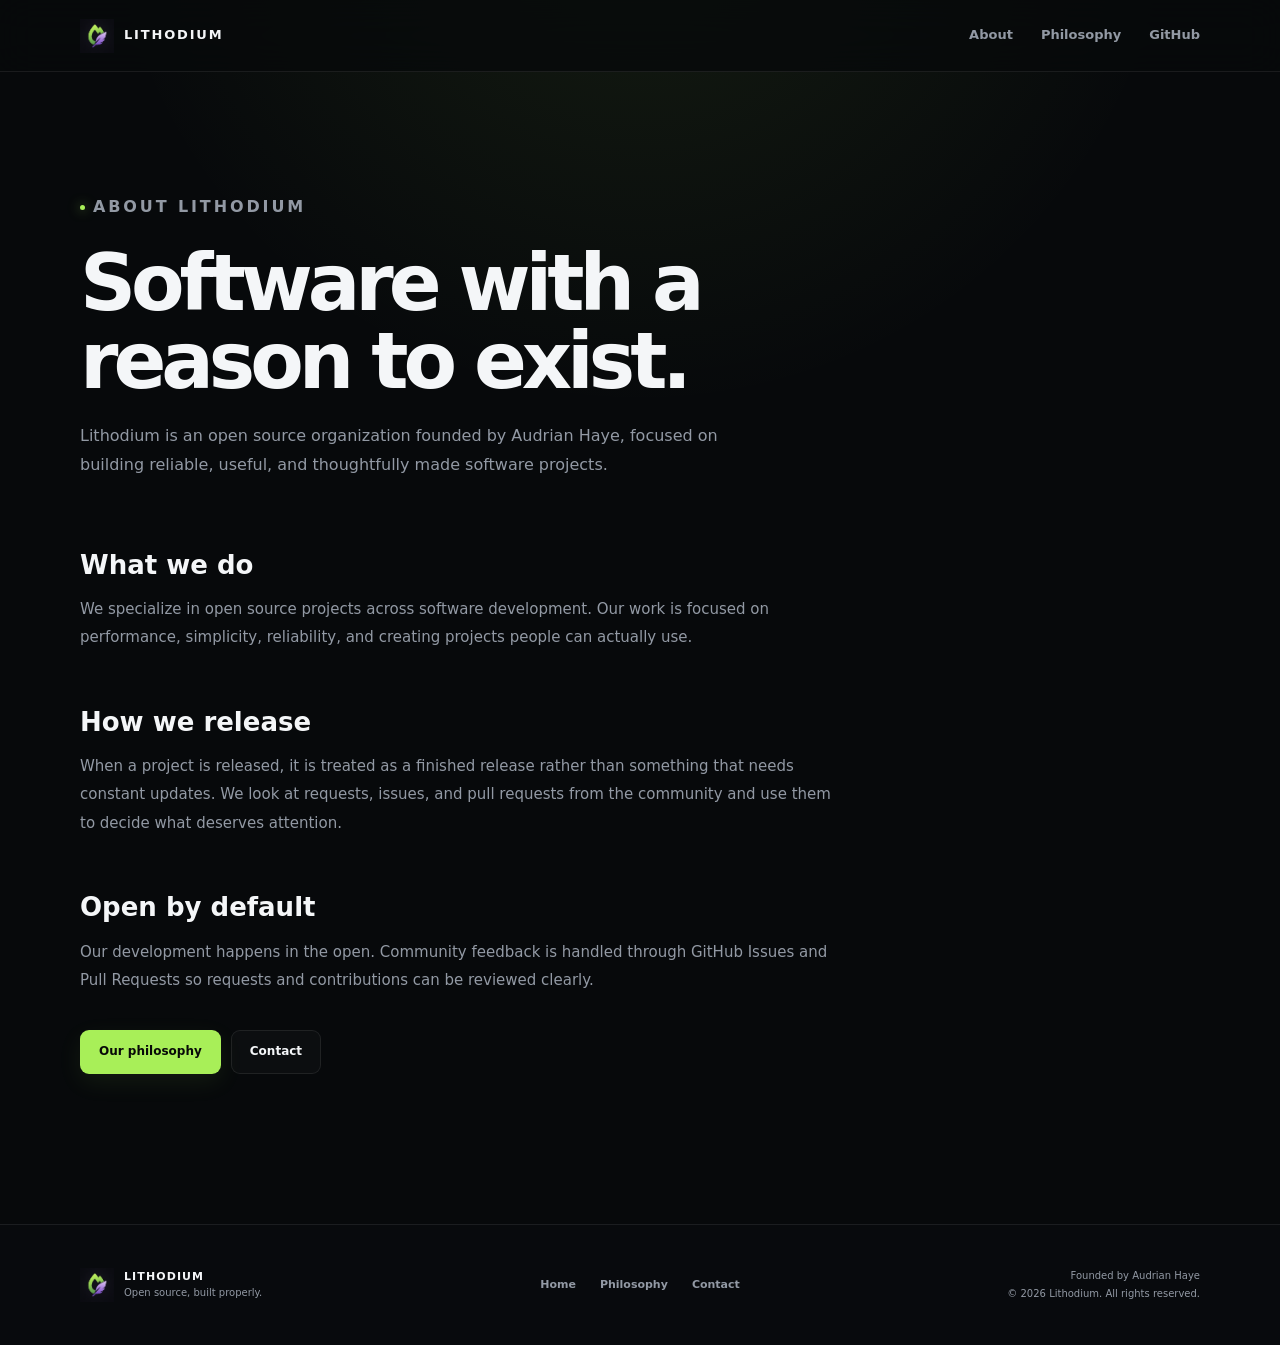
==== about/index.html @ cf721cf6 "Add clean /about page for GitHub Pages" ====
<!DOCTYPE html>
<html lang="en">
<head>
<meta charset="UTF-8"><meta name="viewport" content="width=device-width, initial-scale=1.0"><title>About — Lithodium</title><meta name="description" content="Learn about Lithodium and what the organization builds."><link rel="icon" type="image/png" href="../assets/Lithodium-NoBg.png"><link rel="stylesheet" href="../style.css">
</head>
<body>
<header class="navbar"><div class="container navbar-inner"><a href="/demo-repository/" class="brand"><img src="../assets/Lithodium.png" alt="Lithodium" class="brand-logo"><span class="brand-name">LITHODIUM</span></a><nav class="navigation"><a href="/demo-repository/about">About</a><a href="/demo-repository/philosophy">Philosophy</a><a href="https://github.com/LITHPIUM" target="_blank" rel="noopener">GitHub</a></nav></div></header>
<main class="page-main"><div class="container"><div class="page-header"><p class="eyebrow">ABOUT LITHODIUM</p><h1>Software with a reason to exist.</h1><p>Lithodium is an open source organization founded by Audrian Haye, focused on building reliable, useful, and thoughtfully made software projects.</p></div><div class="page-content"><h2>What we do</h2><p>We specialize in open source projects across software development. Our work is focused on performance, simplicity, reliability, and creating projects people can actually use.</p><h2>How we release</h2><p>When a project is released, it is treated as a finished release rather than something that needs constant updates. We look at requests, issues, and pull requests from the community and use them to decide what deserves attention.</p><h2>Open by default</h2><p>Our development happens in the open. Community feedback is handled through GitHub Issues and Pull Requests so requests and contributions can be reviewed clearly.</p><div class="page-actions"><a href="/demo-repository/philosophy" class="button button-primary">Our philosophy</a><a href="/demo-repository/contact" class="button button-secondary">Contact</a></div></div></div></main>
<footer><div class="container footer-inner"><div class="footer-brand"><img src="../assets/Lithodium.png" alt="Lithodium" class="footer-logo"><div><strong>LITHODIUM</strong><p>Open source, built properly.</p></div></div><div class="footer-links"><a href="/demo-repository/">Home</a><a href="/demo-repository/philosophy">Philosophy</a><a href="/demo-repository/contact">Contact</a></div><div class="footer-meta"><p>Founded by Audrian Haye</p><p>© 2026 Lithodium. All rights reserved.</p></div></div></footer>
</body></html>
---- style.css ----
:root { --bg:#07090b; --surface:#0d1014; --surface-2:#11151a; --text:#f4f6f8; --muted:#9299a4; --green:#a8ef58; --purple:#a77bff; --border:rgba(255,255,255,.08); --border-hover:rgba(168,239,88,.22); --container:1120px; --ease:180ms ease; }
*{margin:0;padding:0;box-sizing:border-box} html{scroll-behavior:smooth;background:var(--bg)} body{min-height:100vh;overflow-x:hidden;color:var(--text);background:radial-gradient(circle at 50% -10%,rgba(168,239,88,.09),transparent 34rem),var(--bg);font-family:Inter,ui-sans-serif,system-ui,-apple-system,BlinkMacSystemFont,"Segoe UI",sans-serif;line-height:1.6;-webkit-font-smoothing:antialiased} a{color:inherit;text-decoration:none}.container{width:min(var(--container),calc(100% - 48px));margin-inline:auto}.navbar{position:sticky;top:0;z-index:20;height:72px;border-bottom:1px solid var(--border);background:rgba(7,9,11,.78);backdrop-filter:blur(18px);-webkit-backdrop-filter:blur(18px)}.navbar-inner{height:100%;display:flex;align-items:center;justify-content:space-between}.brand{display:inline-flex;align-items:center;gap:10px;font-size:13px;font-weight:800;letter-spacing:.14em}.brand-logo{width:34px;height:34px;display:block;object-fit:contain}.brand-name,.navigation a,.footer-links a{transition:color var(--ease)}.brand:hover .brand-name,.navigation a:hover,.footer-links a:hover{color:var(--green)}.navigation{display:flex;gap:28px;color:var(--muted);font-size:13px;font-weight:600}.hero{min-height:calc(100vh - 72px);display:flex;align-items:center;padding:110px 0 130px;text-align:center}.hero-content{max-width:820px;margin-inline:auto}.hero-logo{width:110px;height:110px;object-fit:contain;margin:0 auto 28px;display:block}.eyebrow{display:inline-flex;align-items:center;gap:8px;margin-bottom:22px;color:var(--green);font-size:10px;font-weight:800;letter-spacing:.18em;text-transform:uppercase}.eyebrow::before{content:"";width:5px;height:5px;border-radius:50%;background:var(--green);box-shadow:0 0 12px rgba(168,239,88,.65)}.hero h1{margin-bottom:25px;font-size:clamp(52px,8vw,92px);line-height:.98;letter-spacing:-.07em;font-weight:850}.hero h1 span{display:block;color:transparent;background:linear-gradient(100deg,var(--green),#c4f58e 45%,var(--purple));-webkit-background-clip:text;background-clip:text}.hero-description{max-width:650px;margin-inline:auto;color:var(--muted);font-size:16px;line-height:1.8}.hero-actions,.community-actions{display:flex;justify-content:center;flex-wrap:wrap;gap:10px;margin-top:32px}.button{min-height:44px;display:inline-flex;align-items:center;justify-content:center;padding:0 18px;border:1px solid var(--border);border-radius:9px;font-size:12px;font-weight:700;transition:transform var(--ease),border-color var(--ease),background var(--ease),box-shadow var(--ease)}.button:hover{transform:translateY(-2px)}.button-primary{color:#080a08;border-color:transparent;background:var(--green);box-shadow:0 8px 24px rgba(168,239,88,.08)}.button-primary:hover{box-shadow:0 10px 30px rgba(168,239,88,.16)}.button-secondary{color:var(--text);background:rgba(255,255,255,.025)}.button-secondary:hover{border-color:var(--border-hover);background:rgba(255,255,255,.045)}.section{padding:120px 0;border-top:1px solid var(--border)}.section-label{display:flex;align-items:center;gap:12px;margin-bottom:48px;color:var(--muted);font-size:10px;font-weight:800;letter-spacing:.17em}.section-label span{color:var(--green)}.section-grid,.community-content{display:grid;grid-template-columns:1fr .8fr;gap:90px;align-items:end}.section h2{max-width:600px;font-size:clamp(38px,5vw,62px);line-height:1.02;letter-spacing:-.055em}.section h2 span{color:var(--muted)}.section-copy,.community-copy{max-width:540px;color:var(--muted);font-size:15px;line-height:1.85}.section-copy p+p{margin-top:22px}.philosophy{background:rgba(255,255,255,.008)}.philosophy-grid{display:grid;grid-template-columns:repeat(3,1fr);gap:14px}.feature{min-height:280px;padding:28px;border:1px solid var(--border);border-radius:14px;background:var(--surface);transition:transform var(--ease),border-color var(--ease),background var(--ease)}.feature:hover{transform:translateY(-3px);border-color:var(--border-hover);background:var(--surface-2)}.feature-number{display:block;margin-bottom:58px;color:var(--green);font-size:10px;font-weight:800;letter-spacing:.12em}.feature h3{margin-bottom:10px;font-size:18px;letter-spacing:-.02em}.feature p{color:var(--muted);font-size:13px;line-height:1.75}.statement{position:relative;overflow:hidden;padding:145px 0;border-top:1px solid var(--border);border-bottom:1px solid var(--border);text-align:center}.statement::before{content:"";position:absolute;width:620px;height:260px;top:50%;left:50%;transform:translate(-50%,-50%);background:radial-gradient(ellipse,rgba(167,123,255,.09),transparent 68%);pointer-events:none}.statement-content{position:relative}.statement h2{margin-bottom:16px;font-size:clamp(46px,7vw,78px);line-height:1;letter-spacing:-.065em}.statement>.container>p:last-child{max-width:500px;margin-inline:auto;color:var(--muted);font-size:15px}.community-actions{justify-content:flex-start}footer{border-top:1px solid var(--border);background:#080a0d}.footer-inner{min-height:120px;display:grid;grid-template-columns:1fr auto 1fr;align-items:center;gap:35px}.footer-brand{display:flex;align-items:center;gap:10px}.footer-logo{width:34px;height:34px;display:block;object-fit:contain}.footer-brand strong{display:block;font-size:11px;letter-spacing:.1em}.footer-brand p,.footer-meta{color:var(--muted);font-size:10px}.footer-links{display:flex;gap:24px;color:var(--muted);font-size:11px;font-weight:600}.footer-meta{text-align:right;line-height:1.8}.page-main{padding:120px 0 150px;min-height:calc(100vh - 72px)}.page-header{max-width:820px;margin-bottom:70px}.page-header h1{font-size:clamp(46px,7vw,78px);line-height:1;letter-spacing:-.065em;margin-bottom:22px}.page-header p{max-width:680px;color:var(--muted);font-size:16px;line-height:1.8}.page-content{max-width:760px;color:var(--muted);font-size:15px;line-height:1.9}.page-content h2{color:var(--text);font-size:26px;line-height:1.2;margin:55px 0 14px}.page-content h2:first-child{margin-top:0}.page-content p+p{margin-top:20px}.page-actions{display:flex;flex-wrap:wrap;gap:10px;margin-top:35px}.contact-card{padding:30px;border:1px solid var(--border);border-radius:14px;background:var(--surface);max-width:620px}.contact-card strong{display:block;color:var(--text);font-size:18px;margin-bottom:7px}.contact-card a{color:var(--green)}::selection{color:#080a08;background:var(--green)}::-webkit-scrollbar{width:8px}::-webkit-scrollbar-track{background:var(--bg)}::-webkit-scrollbar-thumb{border-radius:999px;background:#292e35}::-webkit-scrollbar-thumb:hover{background:#3b424c}@media(max-width:850px){.section-grid,.community-content{grid-template-columns:1fr;gap:45px}.philosophy-grid{grid-template-columns:1fr}.feature{min-height:auto}.footer-inner{grid-template-columns:1fr 1fr;padding:30px 0}.footer-meta{grid-column:1/-1;text-align:left}}@media(max-width:600px){.container{width:min(var(--container),calc(100% - 32px))}.navbar{height:66px}.navigation{display:none}.hero{min-height:calc(100vh - 66px);padding:90px 0 100px}.hero h1{font-size:clamp(46px,14vw,68px)}.hero-description{font-size:14px}.hero-actions,.community-actions{flex-direction:column;align-items:stretch}.button{width:100%}.section,.page-main{padding:90px 0}.section h2{font-size:40px}.statement{padding:110px 0}.statement h2{font-size:48px}.footer-inner{grid-template-columns:1fr;gap:22px}.footer-meta{grid-column:auto}.footer-links{justify-content:flex-start}.page-header h1{font-size:48px}}@media(prefers-reduced-motion:reduce){html{scroll-behavior:auto}*,*::before,*::after{transition:none!important}}
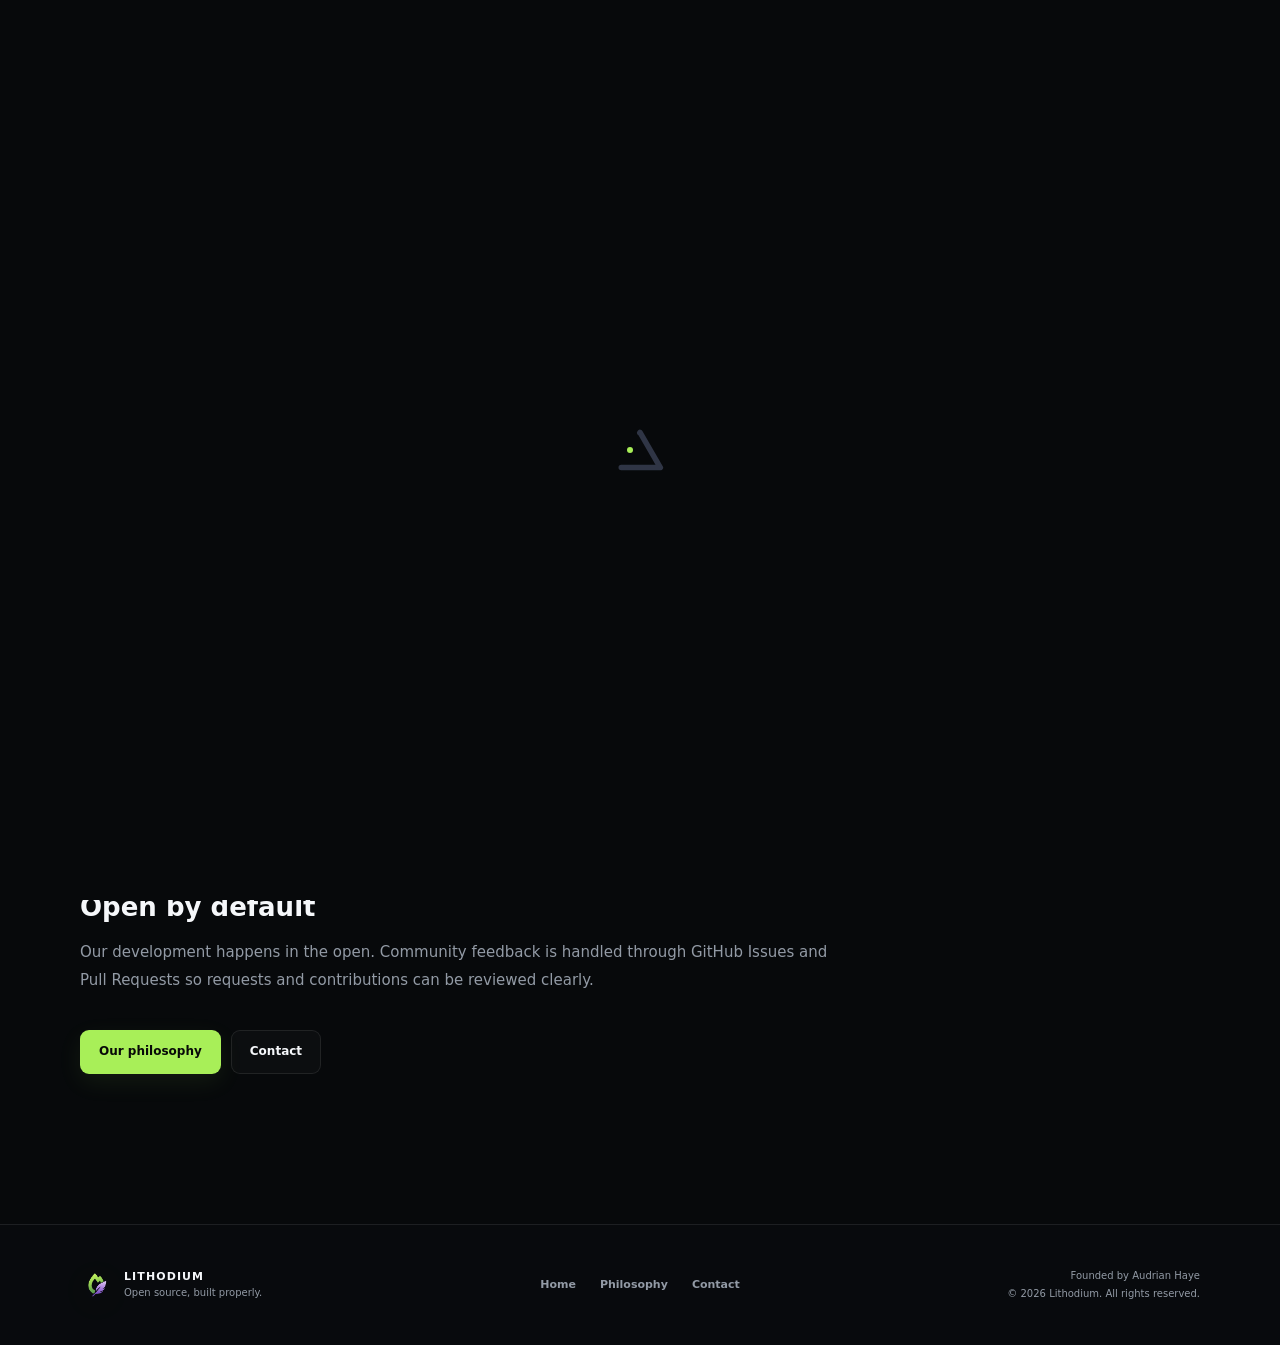
==== commit c86331e3: "Apply site-wide loader and GitHub controls to about page" ====
--- a/about/index.html
+++ b/about/index.html
@@ -1,10 +1,7 @@
 <!DOCTYPE html>
 <html lang="en">
-<head>
-<meta charset="UTF-8"><meta name="viewport" content="width=device-width, initial-scale=1.0"><title>About — Lithodium</title><meta name="description" content="Learn about Lithodium and what the organization builds."><link rel="icon" type="image/png" href="../assets/Lithodium-NoBg.png"><link rel="stylesheet" href="../style.css">
-</head>
-<body>
-<header class="navbar"><div class="container navbar-inner"><a href="/demo-repository/" class="brand"><img src="../assets/Lithodium.png" alt="Lithodium" class="brand-logo"><span class="brand-name">LITHODIUM</span></a><nav class="navigation"><a href="/demo-repository/about">About</a><a href="/demo-repository/philosophy">Philosophy</a><a href="https://github.com/LITHPIUM" target="_blank" rel="noopener">GitHub</a></nav></div></header>
+<head><meta charset="UTF-8"><meta name="viewport" content="width=device-width, initial-scale=1.0"><title>About — Lithodium</title><meta name="description" content="Learn about Lithodium and what the organization builds."><link rel="icon" type="image/png" sizes="512x512" href="/demo-repository/assets/Lithodium-NoBg.png?v=3"><link rel="stylesheet" href="../style.css"></head>
+<body class="is-loading"><div class="site-loader" aria-hidden="true"><div class="loader triangle"><svg viewBox="0 0 86 80"><polygon points="43 8 80 72 6 72"></polygon></svg></div></div>
+<header class="navbar"><div class="container navbar-inner"><a href="/demo-repository/" class="brand"><img src="../assets/Lithodium-NoBg.png" alt="Lithodium" class="brand-logo"><span class="brand-name">LITHODIUM</span></a><nav class="navigation"><a href="/demo-repository/about">About</a><a href="/demo-repository/philosophy">Philosophy</a><a href="https://github.com/LITHPIUM" target="_blank" rel="noopener" aria-label="Lithodium on GitHub" class="github-icon"><svg viewBox="0 0 24 24" aria-hidden="true"><path d="M12 .6a12 12 0 0 0-3.79 23.39c.6.11.82-.26.82-.58v-2.04c-3.34.73-4.04-1.61-4.04-1.61-.55-1.39-1.34-1.76-1.34-1.76-1.09-.75.08-.74.08-.74 1.2.08 1.84 1.23 1.84 1.23 1.07 1.83 2.8 1.3 3.48.99.11-.78.42-1.3.76-1.6-2.67-.3-5.47-1.34-5.47-5.95 0-1.31.47-2.38 1.23-3.22-.12-.3-.53-1.52.12-3.18 0 0 1-.32 3.3 1.23a11.45 11.45 0 0 1 6 0c2.3-1.55 3.3-1.23 3.3-1.23.65 1.66.24 2.88.12 3.18.76.84 1.23 1.91 1.23 3.22 0 4.62-2.8 5.64-5.48 5.94.43.37.81 1.1.81 2.22v3.29c0 .32.22.69.83.58A12 12 0 0 0 12 .6Z"></path></svg></a></nav></div></header>
 <main class="page-main"><div class="container"><div class="page-header"><p class="eyebrow">ABOUT LITHODIUM</p><h1>Software with a reason to exist.</h1><p>Lithodium is an open source organization founded by Audrian Haye, focused on building reliable, useful, and thoughtfully made software projects.</p></div><div class="page-content"><h2>What we do</h2><p>We specialize in open source projects across software development. Our work is focused on performance, simplicity, reliability, and creating projects people can actually use.</p><h2>How we release</h2><p>When a project is released, it is treated as a finished release rather than something that needs constant updates. We look at requests, issues, and pull requests from the community and use them to decide what deserves attention.</p><h2>Open by default</h2><p>Our development happens in the open. Community feedback is handled through GitHub Issues and Pull Requests so requests and contributions can be reviewed clearly.</p><div class="page-actions"><a href="/demo-repository/philosophy" class="button button-primary">Our philosophy</a><a href="/demo-repository/contact" class="button button-secondary">Contact</a></div></div></div></main>
-<footer><div class="container footer-inner"><div class="footer-brand"><img src="../assets/Lithodium.png" alt="Lithodium" class="footer-logo"><div><strong>LITHODIUM</strong><p>Open source, built properly.</p></div></div><div class="footer-links"><a href="/demo-repository/">Home</a><a href="/demo-repository/philosophy">Philosophy</a><a href="/demo-repository/contact">Contact</a></div><div class="footer-meta"><p>Founded by Audrian Haye</p><p>© 2026 Lithodium. All rights reserved.</p></div></div></footer>
-</body></html>
+<footer><div class="container footer-inner"><div class="footer-brand"><img src="../assets/Lithodium-NoBg.png" alt="Lithodium" class="footer-logo"><div><strong>LITHODIUM</strong><p>Open source, built properly.</p></div></div><div class="footer-links"><a href="/demo-repository/">Home</a><a href="/demo-repository/philosophy">Philosophy</a><a href="/demo-repository/contact">Contact</a></div><div class="footer-meta"><p>Founded by Audrian Haye</p><p>© 2026 Lithodium. All rights reserved.</p></div></div></footer><script src="/demo-repository/app.js"></script></body></html>
--- a/style.css
+++ b/style.css
@@ -1,2 +1,11 @@
-:root { --bg:#07090b; --surface:#0d1014; --surface-2:#11151a; --text:#f4f6f8; --muted:#9299a4; --green:#a8ef58; --purple:#a77bff; --border:rgba(255,255,255,.08); --border-hover:rgba(168,239,88,.22); --container:1120px; --ease:180ms ease; }
-*{margin:0;padding:0;box-sizing:border-box} html{scroll-behavior:smooth;background:var(--bg)} body{min-height:100vh;overflow-x:hidden;color:var(--text);background:radial-gradient(circle at 50% -10%,rgba(168,239,88,.09),transparent 34rem),var(--bg);font-family:Inter,ui-sans-serif,system-ui,-apple-system,BlinkMacSystemFont,"Segoe UI",sans-serif;line-height:1.6;-webkit-font-smoothing:antialiased} a{color:inherit;text-decoration:none}.container{width:min(var(--container),calc(100% - 48px));margin-inline:auto}.navbar{position:sticky;top:0;z-index:20;height:72px;border-bottom:1px solid var(--border);background:rgba(7,9,11,.78);backdrop-filter:blur(18px);-webkit-backdrop-filter:blur(18px)}.navbar-inner{height:100%;display:flex;align-items:center;justify-content:space-between}.brand{display:inline-flex;align-items:center;gap:10px;font-size:13px;font-weight:800;letter-spacing:.14em}.brand-logo{width:34px;height:34px;display:block;object-fit:contain}.brand-name,.navigation a,.footer-links a{transition:color var(--ease)}.brand:hover .brand-name,.navigation a:hover,.footer-links a:hover{color:var(--green)}.navigation{display:flex;gap:28px;color:var(--muted);font-size:13px;font-weight:600}.hero{min-height:calc(100vh - 72px);display:flex;align-items:center;padding:110px 0 130px;text-align:center}.hero-content{max-width:820px;margin-inline:auto}.hero-logo{width:110px;height:110px;object-fit:contain;margin:0 auto 28px;display:block}.eyebrow{display:inline-flex;align-items:center;gap:8px;margin-bottom:22px;color:var(--green);font-size:10px;font-weight:800;letter-spacing:.18em;text-transform:uppercase}.eyebrow::before{content:"";width:5px;height:5px;border-radius:50%;background:var(--green);box-shadow:0 0 12px rgba(168,239,88,.65)}.hero h1{margin-bottom:25px;font-size:clamp(52px,8vw,92px);line-height:.98;letter-spacing:-.07em;font-weight:850}.hero h1 span{display:block;color:transparent;background:linear-gradient(100deg,var(--green),#c4f58e 45%,var(--purple));-webkit-background-clip:text;background-clip:text}.hero-description{max-width:650px;margin-inline:auto;color:var(--muted);font-size:16px;line-height:1.8}.hero-actions,.community-actions{display:flex;justify-content:center;flex-wrap:wrap;gap:10px;margin-top:32px}.button{min-height:44px;display:inline-flex;align-items:center;justify-content:center;padding:0 18px;border:1px solid var(--border);border-radius:9px;font-size:12px;font-weight:700;transition:transform var(--ease),border-color var(--ease),background var(--ease),box-shadow var(--ease)}.button:hover{transform:translateY(-2px)}.button-primary{color:#080a08;border-color:transparent;background:var(--green);box-shadow:0 8px 24px rgba(168,239,88,.08)}.button-primary:hover{box-shadow:0 10px 30px rgba(168,239,88,.16)}.button-secondary{color:var(--text);background:rgba(255,255,255,.025)}.button-secondary:hover{border-color:var(--border-hover);background:rgba(255,255,255,.045)}.section{padding:120px 0;border-top:1px solid var(--border)}.section-label{display:flex;align-items:center;gap:12px;margin-bottom:48px;color:var(--muted);font-size:10px;font-weight:800;letter-spacing:.17em}.section-label span{color:var(--green)}.section-grid,.community-content{display:grid;grid-template-columns:1fr .8fr;gap:90px;align-items:end}.section h2{max-width:600px;font-size:clamp(38px,5vw,62px);line-height:1.02;letter-spacing:-.055em}.section h2 span{color:var(--muted)}.section-copy,.community-copy{max-width:540px;color:var(--muted);font-size:15px;line-height:1.85}.section-copy p+p{margin-top:22px}.philosophy{background:rgba(255,255,255,.008)}.philosophy-grid{display:grid;grid-template-columns:repeat(3,1fr);gap:14px}.feature{min-height:280px;padding:28px;border:1px solid var(--border);border-radius:14px;background:var(--surface);transition:transform var(--ease),border-color var(--ease),background var(--ease)}.feature:hover{transform:translateY(-3px);border-color:var(--border-hover);background:var(--surface-2)}.feature-number{display:block;margin-bottom:58px;color:var(--green);font-size:10px;font-weight:800;letter-spacing:.12em}.feature h3{margin-bottom:10px;font-size:18px;letter-spacing:-.02em}.feature p{color:var(--muted);font-size:13px;line-height:1.75}.statement{position:relative;overflow:hidden;padding:145px 0;border-top:1px solid var(--border);border-bottom:1px solid var(--border);text-align:center}.statement::before{content:"";position:absolute;width:620px;height:260px;top:50%;left:50%;transform:translate(-50%,-50%);background:radial-gradient(ellipse,rgba(167,123,255,.09),transparent 68%);pointer-events:none}.statement-content{position:relative}.statement h2{margin-bottom:16px;font-size:clamp(46px,7vw,78px);line-height:1;letter-spacing:-.065em}.statement>.container>p:last-child{max-width:500px;margin-inline:auto;color:var(--muted);font-size:15px}.community-actions{justify-content:flex-start}footer{border-top:1px solid var(--border);background:#080a0d}.footer-inner{min-height:120px;display:grid;grid-template-columns:1fr auto 1fr;align-items:center;gap:35px}.footer-brand{display:flex;align-items:center;gap:10px}.footer-logo{width:34px;height:34px;display:block;object-fit:contain}.footer-brand strong{display:block;font-size:11px;letter-spacing:.1em}.footer-brand p,.footer-meta{color:var(--muted);font-size:10px}.footer-links{display:flex;gap:24px;color:var(--muted);font-size:11px;font-weight:600}.footer-meta{text-align:right;line-height:1.8}.page-main{padding:120px 0 150px;min-height:calc(100vh - 72px)}.page-header{max-width:820px;margin-bottom:70px}.page-header h1{font-size:clamp(46px,7vw,78px);line-height:1;letter-spacing:-.065em;margin-bottom:22px}.page-header p{max-width:680px;color:var(--muted);font-size:16px;line-height:1.8}.page-content{max-width:760px;color:var(--muted);font-size:15px;line-height:1.9}.page-content h2{color:var(--text);font-size:26px;line-height:1.2;margin:55px 0 14px}.page-content h2:first-child{margin-top:0}.page-content p+p{margin-top:20px}.page-actions{display:flex;flex-wrap:wrap;gap:10px;margin-top:35px}.contact-card{padding:30px;border:1px solid var(--border);border-radius:14px;background:var(--surface);max-width:620px}.contact-card strong{display:block;color:var(--text);font-size:18px;margin-bottom:7px}.contact-card a{color:var(--green)}::selection{color:#080a08;background:var(--green)}::-webkit-scrollbar{width:8px}::-webkit-scrollbar-track{background:var(--bg)}::-webkit-scrollbar-thumb{border-radius:999px;background:#292e35}::-webkit-scrollbar-thumb:hover{background:#3b424c}@media(max-width:850px){.section-grid,.community-content{grid-template-columns:1fr;gap:45px}.philosophy-grid{grid-template-columns:1fr}.feature{min-height:auto}.footer-inner{grid-template-columns:1fr 1fr;padding:30px 0}.footer-meta{grid-column:1/-1;text-align:left}}@media(max-width:600px){.container{width:min(var(--container),calc(100% - 32px))}.navbar{height:66px}.navigation{display:none}.hero{min-height:calc(100vh - 66px);padding:90px 0 100px}.hero h1{font-size:clamp(46px,14vw,68px)}.hero-description{font-size:14px}.hero-actions,.community-actions{flex-direction:column;align-items:stretch}.button{width:100%}.section,.page-main{padding:90px 0}.section h2{font-size:40px}.statement{padding:110px 0}.statement h2{font-size:48px}.footer-inner{grid-template-columns:1fr;gap:22px}.footer-meta{grid-column:auto}.footer-links{justify-content:flex-start}.page-header h1{font-size:48px}}@media(prefers-reduced-motion:reduce){html{scroll-behavior:auto}*,*::before,*::after{transition:none!important}}+:root{--bg:#07090b;--surface:#0d1014;--surface-2:#11161b;--text:#f5f7fa;--muted:#929aa5;--green:#a8ef58;--purple:#a77bff;--border:rgba(255,255,255,.085);--border-hover:rgba(168,239,88,.3);--container:1120px;--ease:220ms cubic-bezier(.2,.8,.2,1)}
+*{box-sizing:border-box;margin:0;padding:0}html{scroll-behavior:smooth;background:var(--bg)}body{min-height:100vh;overflow-x:hidden;background:var(--bg);color:var(--text);font-family:Inter,ui-sans-serif,system-ui,-apple-system,BlinkMacSystemFont,"Segoe UI",sans-serif;line-height:1.6;-webkit-font-smoothing:antialiased}body.is-loading{overflow:hidden}a{color:inherit;text-decoration:none}.container{width:min(var(--container),calc(100% - 48px));margin-inline:auto}
+/* Uiverse-inspired page loader. The component is intentionally delayed so the page enters with a little weight. */.site-loader{position:fixed;inset:0;z-index:1000;display:grid;place-items:center;background:#07090b;opacity:1;visibility:visible;transition:opacity .55s ease,visibility .55s ease}.site-loader.is-hidden{opacity:0;visibility:hidden;pointer-events:none}.loader{--path:#2f3545;--dot:#a8ef58;--duration:3s;width:44px;height:44px;position:relative;display:inline-block}.loader:before{content:"";width:6px;height:6px;border-radius:50%;position:absolute;display:block;background:var(--dot);top:37px;left:19px;transform:translate(-18px,-18px);animation:dotRect var(--duration) cubic-bezier(.785,.135,.15,.86) infinite}.loader svg{display:block;width:100%;height:100%}.loader svg rect,.loader svg polygon,.loader svg circle{fill:none;stroke:var(--path);stroke-width:10px;stroke-linejoin:round;stroke-linecap:round}.loader svg polygon{stroke-dasharray:145 76 145 76;stroke-dashoffset:0;animation:pathTriangle var(--duration) cubic-bezier(.785,.135,.15,.86) infinite}.loader svg rect{stroke-dasharray:192 64 192 64;stroke-dashoffset:0;animation:pathRect var(--duration) cubic-bezier(.785,.135,.15,.86) infinite}.loader svg circle{stroke-dasharray:150 50 150 50;stroke-dashoffset:75;animation:pathCircle var(--duration) cubic-bezier(.785,.135,.15,.86) infinite}.loader.triangle{width:48px}.loader.triangle:before{left:21px;transform:translate(-10px,-18px);animation:dotTriangle var(--duration) cubic-bezier(.785,.135,.15,.86) infinite}@keyframes pathTriangle{33%{stroke-dashoffset:74}66%{stroke-dashoffset:147}100%{stroke-dashoffset:221}}@keyframes dotTriangle{33%{transform:translate(0,0)}66%{transform:translate(10px,-18px)}100%{transform:translate(-10px,-18px)}}@keyframes pathRect{25%{stroke-dashoffset:64}50%{stroke-dashoffset:128}75%{stroke-dashoffset:192}100%{stroke-dashoffset:256}}@keyframes dotRect{25%{transform:translate(0,0)}50%{transform:translate(18px,-18px)}75%{transform:translate(0,-36px)}100%{transform:translate(-18px,-18px)}}@keyframes pathCircle{25%{stroke-dashoffset:125}50%{stroke-dashoffset:175}75%{stroke-dashoffset:225}100%{stroke-dashoffset:275}}
+.navbar{position:sticky;top:0;z-index:20;height:72px;border-bottom:1px solid var(--border);background:rgba(7,9,11,.82);backdrop-filter:blur(18px);-webkit-backdrop-filter:blur(18px)}.navbar-inner{height:100%;display:flex;align-items:center;justify-content:space-between}.brand{display:inline-flex;align-items:center;gap:10px;font-size:13px;font-weight:850;letter-spacing:.14em}.brand-logo{width:34px;height:34px;display:block;object-fit:contain;filter:drop-shadow(0 4px 12px rgba(168,239,88,.08))}.brand-name,.navigation a,.footer-links a{transition:color var(--ease)}.brand:hover .brand-name,.navigation a:hover,.footer-links a:hover{color:var(--green)}.navigation{display:flex;gap:28px;color:var(--muted);font-size:13px;font-weight:650}
+.hero{min-height:calc(100vh - 72px);display:flex;align-items:center;padding:110px 0 130px;text-align:center}.hero-content{max-width:820px;margin-inline:auto}.hero-logo{width:110px;height:110px;object-fit:contain;margin:0 auto 28px;display:block;filter:drop-shadow(0 12px 32px rgba(168,239,88,.11)) drop-shadow(0 8px 28px rgba(167,123,255,.1))}.eyebrow{display:inline-flex;align-items:center;gap:8px;margin-bottom:22px;color:var(--green);font-size:10px;font-weight:850;letter-spacing:.18em;text-transform:uppercase}.eyebrow::before{content:"";width:5px;height:5px;border-radius:50%;background:var(--green);box-shadow:0 0 12px rgba(168,239,88,.65)}.hero h1{margin-bottom:25px;font-size:clamp(52px,8vw,92px);line-height:.98;letter-spacing:-.07em;font-weight:850}.hero h1 span{display:block;color:transparent;background:linear-gradient(100deg,var(--green),#c4f58e 45%,var(--purple));-webkit-background-clip:text;background-clip:text}.hero-description{max-width:650px;margin-inline:auto;color:var(--muted);font-size:16px;line-height:1.8}
+.hero-actions,.community-actions{display:flex;justify-content:center;align-items:center;flex-wrap:wrap;gap:10px;margin-top:32px}.button{min-height:44px;display:inline-flex;align-items:center;justify-content:center;padding:0 18px;border:1px solid var(--border);border-radius:9px;font-size:12px;font-weight:750;transition:transform var(--ease),border-color var(--ease),background var(--ease),box-shadow var(--ease)}.button:hover{transform:translateY(-2px)}.button-primary{color:#080a08;border-color:transparent;background:var(--green);box-shadow:0 8px 24px rgba(168,239,88,.08)}.button-primary:hover{box-shadow:0 10px 30px rgba(168,239,88,.16)}.button-secondary{color:var(--text);background:rgba(255,255,255,.025)}.button-secondary:hover{border-color:var(--border-hover);background:rgba(255,255,255,.045)}
+/* Uiverse Star on GitHub component, adapted to Lithodium's palette and proportions. */.github-star{position:relative;display:inline-flex;align-items:center;gap:10px;min-height:44px;padding:0 14px;border:1px solid rgba(255,255,255,.1);border-radius:9px;overflow:hidden;background:#050607;color:#fff;font:700 12px/1 Inter,ui-sans-serif,system-ui,sans-serif;box-shadow:0 8px 24px rgba(0,0,0,.2);cursor:pointer;transition:transform var(--ease),border-color var(--ease),box-shadow var(--ease)}.github-star::before{content:"";position:absolute;inset:0 auto 0 -25%;width:30%;background:rgba(255,255,255,.12);transform:skewX(-16deg);transition:transform .9s cubic-bezier(.3,1,.8,1)}.github-star:hover{transform:translateY(-2px);border-color:rgba(168,239,88,.28);box-shadow:0 12px 30px rgba(0,0,0,.28)}.github-star:hover::before{transform:translateX(440%);}.github-star>*{position:relative;z-index:1}.github-star-icon{width:16px;height:16px;fill:currentColor}.github-star-divider{width:1px;height:18px;background:rgba(255,255,255,.12)}.github-star-star{width:15px;height:15px;color:#737b86;transition:color var(--ease),transform var(--ease)}.github-star:hover .github-star-star{color:#ffd95a;transform:scale(1.08)}.github-star-count{min-width:12px;color:#fff;font-variant-numeric:tabular-nums}
+/* Compact GitHub icon control for secondary navigation/actions. */.github-icon{width:44px;height:44px;display:inline-grid;place-items:center;border:1px solid var(--border);border-radius:10px;background:rgba(255,255,255,.025);color:var(--text);transition:transform var(--ease),border-color var(--ease),color var(--ease),background var(--ease)}.github-icon:hover{transform:translateY(-2px);border-color:var(--border-hover);color:var(--green);background:rgba(168,239,88,.04)}.github-icon svg{width:18px;height:18px;fill:currentColor}
+.section{padding:120px 0;border-top:1px solid var(--border)}.section-label{display:flex;align-items:center;gap:12px;margin-bottom:48px;color:var(--muted);font-size:10px;font-weight:850;letter-spacing:.17em}.section-label span{color:var(--green)}.section-grid,.community-content{display:grid;grid-template-columns:1fr .8fr;gap:90px;align-items:end}.section h2{max-width:600px;font-size:clamp(38px,5vw,62px);line-height:1.02;letter-spacing:-.055em}.section h2 span{color:var(--muted)}.section-copy,.community-copy{max-width:540px;color:var(--muted);font-size:15px;line-height:1.85}.section-copy p+p{margin-top:22px}.philosophy{background:rgba(255,255,255,.008)}.philosophy-grid{display:grid;grid-template-columns:repeat(3,1fr);gap:14px}.feature{min-height:280px;padding:28px;border:1px solid var(--border);border-radius:14px;background:var(--surface);transition:transform var(--ease),border-color var(--ease),background var(--ease),box-shadow var(--ease)}.feature:hover{transform:translateY(-3px);border-color:var(--border-hover);background:var(--surface-2);box-shadow:0 16px 40px rgba(0,0,0,.16)}.feature-number{display:block;margin-bottom:58px;color:var(--green);font-size:10px;font-weight:850;letter-spacing:.12em}.feature h3{margin-bottom:10px;font-size:18px;letter-spacing:-.02em}.feature p{color:var(--muted);font-size:13px;line-height:1.75}.statement{position:relative;overflow:hidden;padding:145px 0;border-top:1px solid var(--border);border-bottom:1px solid var(--border);text-align:center}.statement::before{content:"";position:absolute;width:620px;height:260px;top:50%;left:50%;transform:translate(-50%,-50%);background:radial-gradient(ellipse,rgba(167,123,255,.09),transparent 68%);pointer-events:none}.statement-content{position:relative}.statement h2{margin-bottom:16px;font-size:clamp(46px,7vw,78px);line-height:1;letter-spacing:-.065em}.statement>.container>p:last-child{max-width:500px;margin-inline:auto;color:var(--muted);font-size:15px}.community-actions{justify-content:flex-start}
+footer{border-top:1px solid var(--border);background:#080a0d}.footer-inner{min-height:120px;display:grid;grid-template-columns:1fr auto 1fr;align-items:center;gap:35px}.footer-brand{display:flex;align-items:center;gap:10px}.footer-logo{width:34px;height:34px;display:block;object-fit:contain;filter:drop-shadow(0 6px 18px rgba(168,239,88,.08))}.footer-brand strong{display:block;font-size:11px;letter-spacing:.1em}.footer-brand p,.footer-meta{color:var(--muted);font-size:10px}.footer-links{display:flex;gap:24px;color:var(--muted);font-size:11px;font-weight:650}.footer-meta{text-align:right;line-height:1.8}.page-main{padding:120px 0 150px;min-height:calc(100vh - 72px)}.page-header{max-width:820px;margin-bottom:70px}.page-header h1{font-size:clamp(46px,7vw,78px);line-height:1;letter-spacing:-.065em;margin-bottom:22px}.page-header p{max-width:680px;color:var(--muted);font-size:16px;line-height:1.8}.page-content{max-width:760px;color:var(--muted);font-size:15px;line-height:1.9}.page-content h2{color:var(--text);font-size:26px;line-height:1.2;margin:55px 0 14px}.page-content h2:first-child{margin-top:0}.page-content p+p{margin-top:20px}.page-actions{display:flex;align-items:center;flex-wrap:wrap;gap:10px;margin-top:35px}.contact-card{padding:30px;border:1px solid var(--border);border-radius:14px;background:var(--surface);max-width:620px}.contact-card strong{display:block;color:var(--text);font-size:18px;margin-bottom:7px}.contact-card a{color:var(--green)}
+::selection{color:#080a08;background:var(--green)}::-webkit-scrollbar{width:8px}::-webkit-scrollbar-track{background:var(--bg)}::-webkit-scrollbar-thumb{border-radius:999px;background:#292e35}::-webkit-scrollbar-thumb:hover{background:#3b424c}@media(max-width:850px){.section-grid,.community-content{grid-template-columns:1fr;gap:45px}.philosophy-grid{grid-template-columns:1fr}.feature{min-height:auto}.footer-inner{grid-template-columns:1fr 1fr;padding:30px 0}.footer-meta{grid-column:1/-1;text-align:left}}@media(max-width:600px){.container{width:min(var(--container),calc(100% - 32px))}.navbar{height:66px}.navigation{display:none}.hero{min-height:calc(100vh - 66px);padding:90px 0 100px}.hero h1{font-size:clamp(46px,14vw,68px)}.hero-description{font-size:14px}.hero-actions,.community-actions{flex-direction:column;align-items:stretch}.button,.github-star{width:100%}.section,.page-main{padding:90px 0}.section h2{font-size:40px}.statement{padding:110px 0}.statement h2{font-size:48px}.footer-inner{grid-template-columns:1fr;gap:22px}.footer-meta{grid-column:auto}.footer-links{justify-content:flex-start}.page-header h1{font-size:48px}}@media(prefers-reduced-motion:reduce){html{scroll-behavior:auto}.site-loader{transition:none}*,*::before,*::after{animation-duration:.01ms!important;transition:none!important}}
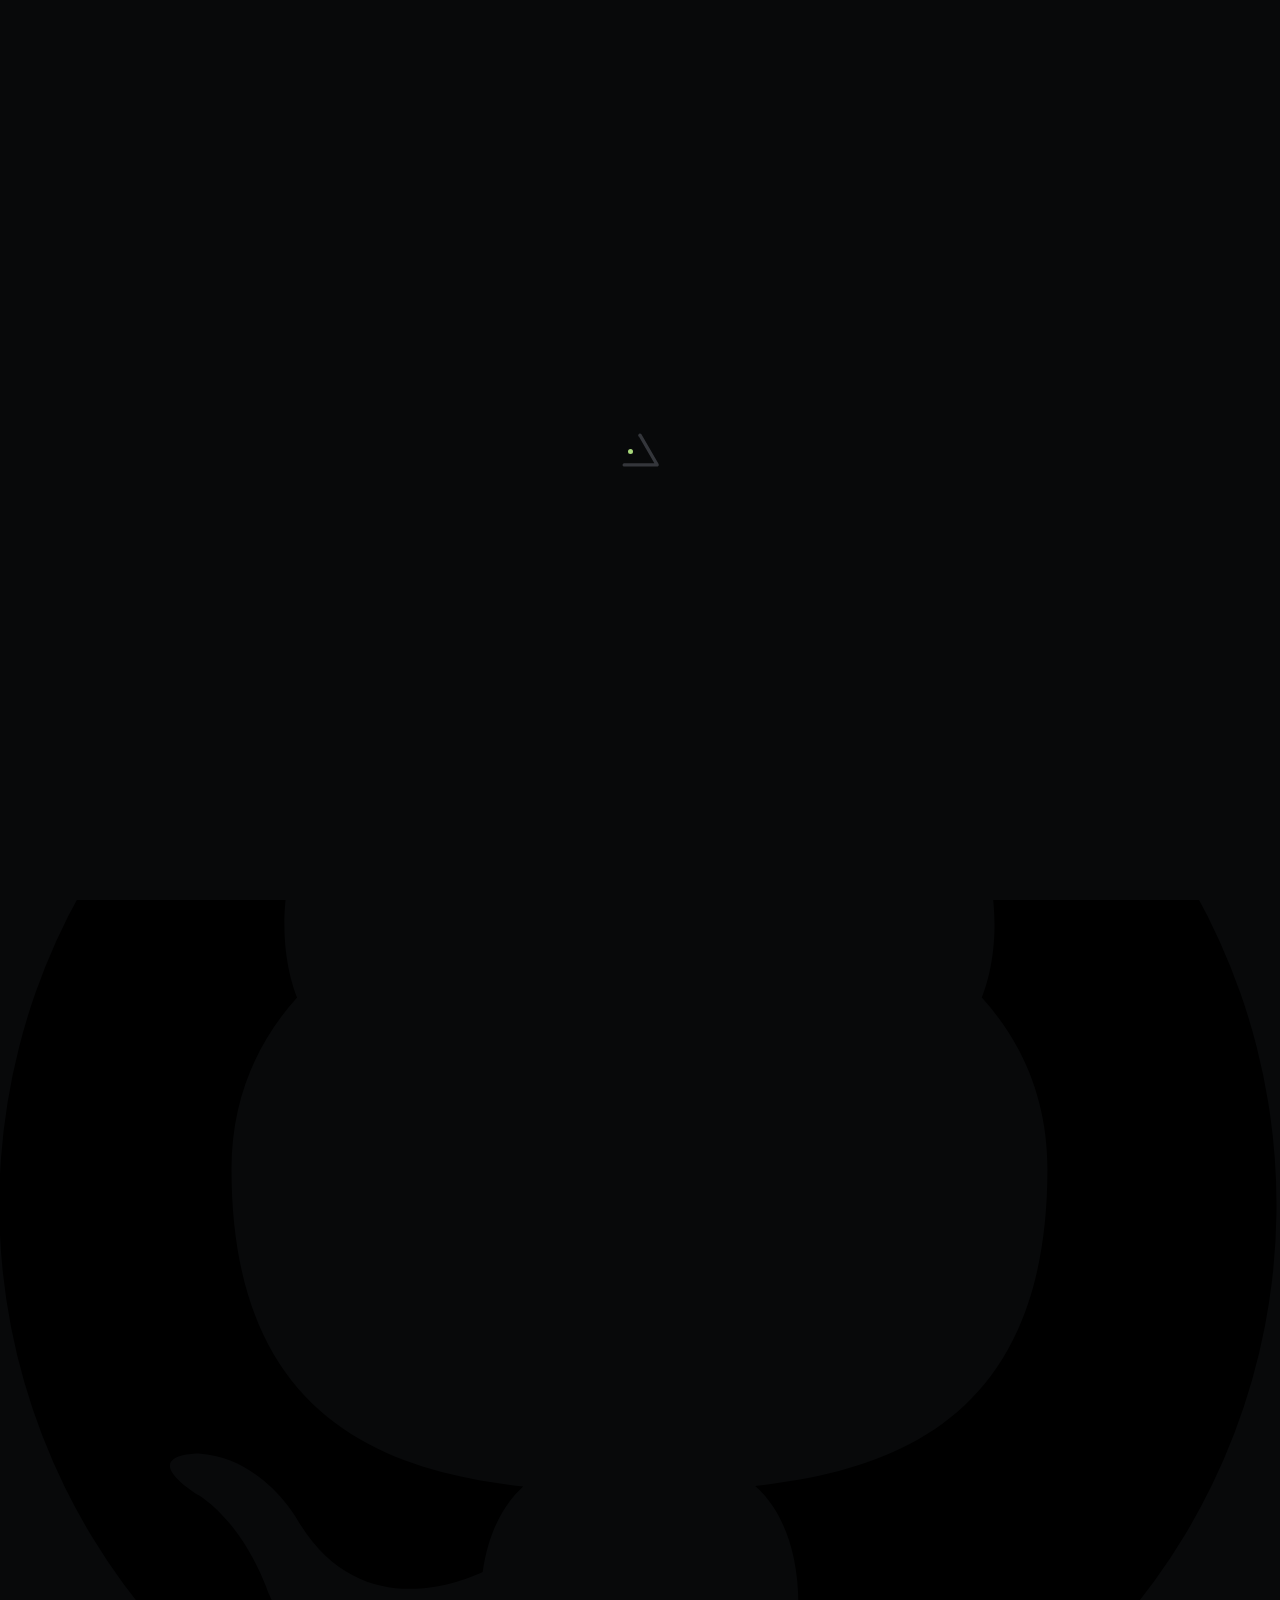
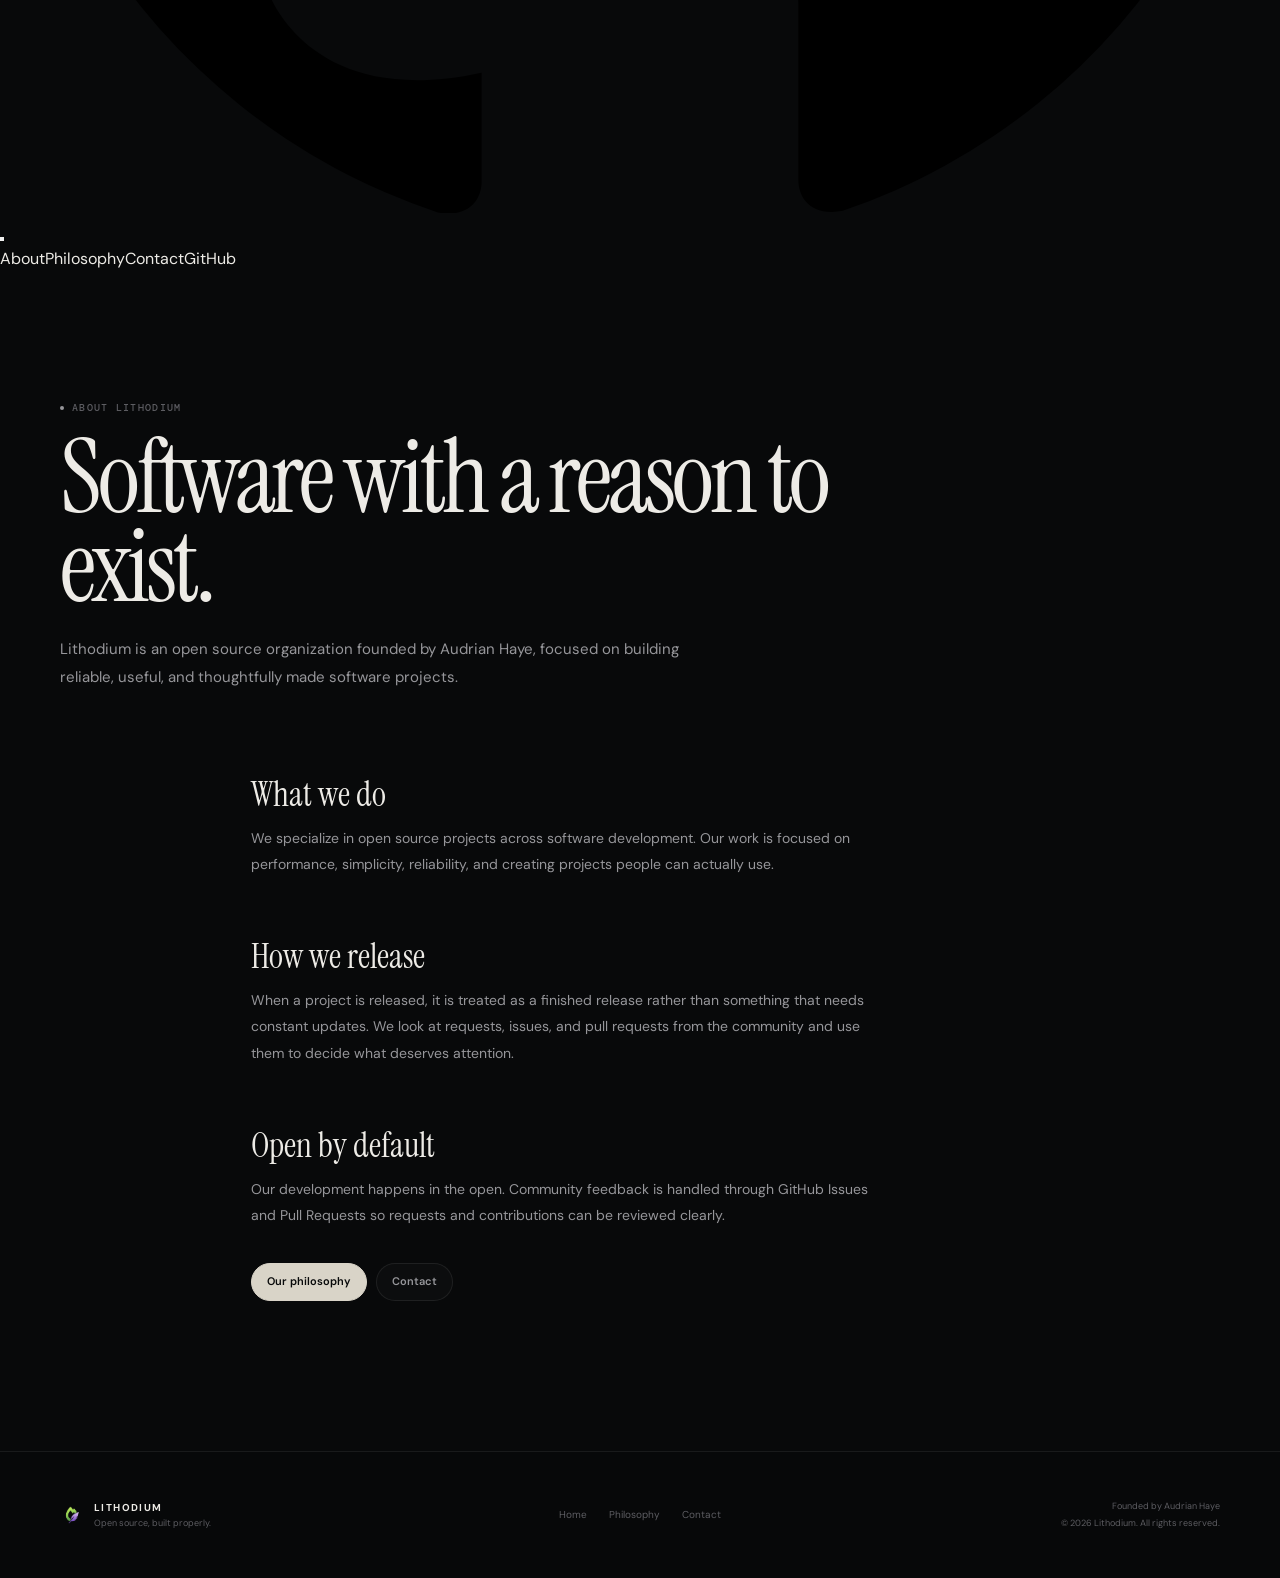
==== commit 5d9dbb20: "Apply branded pill navigation to About page" ====
--- a/about/index.html
+++ b/about/index.html
@@ -1,7 +1,7 @@
 <!DOCTYPE html>
 <html lang="en">
-<head><meta charset="UTF-8"><meta name="viewport" content="width=device-width, initial-scale=1.0"><title>About — Lithodium</title><meta name="description" content="Learn about Lithodium and what the organization builds."><link rel="icon" type="image/png" sizes="512x512" href="/demo-repository/assets/Lithodium-NoBg.png?v=3"><link rel="stylesheet" href="../style.css"></head>
+<head><meta charset="UTF-8"><meta name="viewport" content="width=device-width, initial-scale=1.0"><title>About — Lithodium</title><meta name="description" content="Learn about Lithodium and what the organization builds."><link rel="icon" type="image/png" sizes="512x512" href="/demo-repository/assets/Lithodium-NoBg.png?v=5"><link rel="stylesheet" href="../style.css"></head>
 <body class="is-loading"><div class="site-loader" aria-hidden="true"><div class="loader triangle"><svg viewBox="0 0 86 80"><polygon points="43 8 80 72 6 72"></polygon></svg></div></div>
-<header class="navbar"><div class="container navbar-inner"><a href="/demo-repository/" class="brand"><img src="../assets/Lithodium-NoBg.png" alt="Lithodium" class="brand-logo"><span class="brand-name">LITHODIUM</span></a><nav class="navigation"><a href="/demo-repository/about">About</a><a href="/demo-repository/philosophy">Philosophy</a><a href="https://github.com/LITHPIUM" target="_blank" rel="noopener" aria-label="Lithodium on GitHub" class="github-icon"><svg viewBox="0 0 24 24" aria-hidden="true"><path d="M12 .6a12 12 0 0 0-3.79 23.39c.6.11.82-.26.82-.58v-2.04c-3.34.73-4.04-1.61-4.04-1.61-.55-1.39-1.34-1.76-1.34-1.76-1.09-.75.08-.74.08-.74 1.2.08 1.84 1.23 1.84 1.23 1.07 1.83 2.8 1.3 3.48.99.11-.78.42-1.3.76-1.6-2.67-.3-5.47-1.34-5.47-5.95 0-1.31.47-2.38 1.23-3.22-.12-.3-.53-1.52.12-3.18 0 0 1-.32 3.3 1.23a11.45 11.45 0 0 1 6 0c2.3-1.55 3.3-1.23 3.3-1.23.65 1.66.24 2.88.12 3.18.76.84 1.23 1.91 1.23 3.22 0 4.62-2.8 5.64-5.48 5.94.43.37.81 1.1.81 2.22v3.29c0 .32.22.69.83.58A12 12 0 0 0 12 .6Z"></path></svg></a></nav></div></header>
+<header class="pill-nav-container"><nav class="pill-nav" aria-label="Primary"><a class="pill-logo" href="/demo-repository/" aria-label="Lithodium home"><img src="../assets/Lithodium-NoBg.png" alt="Lithodium"></a><div class="pill-nav-items desktop-only"><a class="pill" href="/demo-repository/about"><span>About</span></a><a class="pill" href="/demo-repository/philosophy"><span>Philosophy</span></a><a class="pill" href="/demo-repository/contact"><span>Contact</span></a><a class="pill pill-github" href="https://github.com/LITHPIUM" target="_blank" rel="noopener"><span>GitHub</span><svg viewBox="0 0 24 24" aria-hidden="true"><path d="M12 .6a12 12 0 0 0-3.79 23.39c.6.11.82-.26.82-.58v-2.04c-3.34.73-4.04-1.61-4.04-1.61-.55-1.39-1.34-1.76-1.34-1.76-1.09-.75.08-.74.08-.74 1.2.08 1.84 1.23 1.84 1.23 1.07 1.83 2.8 1.3 3.48.99.11-.78.42-1.3.76-1.6-2.67-.3-5.47-1.34-5.47-5.95 0-1.31.47-2.38 1.23-3.22-.12-.3-.53-1.52.12-3.18 0 0 1-.32 3.3 1.23a11.45 11.45 0 0 1 6 0c2.3-1.55 3.3-1.23 3.3-1.23.65 1.66.24 2.88.12 3.18.76.84 1.23 1.91 1.23 3.22 0 4.62-2.8 5.64-5.48 5.94.43.37.81 1.1.81 2.22v3.29c0 .32.22.69.83.58A12 12 0 0 0 12 .6Z"></path></svg></a></div><button class="mobile-menu-button mobile-only" type="button" aria-label="Open navigation" aria-expanded="false"><span></span><span></span></button></nav><div class="mobile-menu-popover mobile-only"><a href="/demo-repository/about">About</a><a href="/demo-repository/philosophy">Philosophy</a><a href="/demo-repository/contact">Contact</a><a href="https://github.com/LITHPIUM" target="_blank" rel="noopener">GitHub</a></div></header>
 <main class="page-main"><div class="container"><div class="page-header"><p class="eyebrow">ABOUT LITHODIUM</p><h1>Software with a reason to exist.</h1><p>Lithodium is an open source organization founded by Audrian Haye, focused on building reliable, useful, and thoughtfully made software projects.</p></div><div class="page-content"><h2>What we do</h2><p>We specialize in open source projects across software development. Our work is focused on performance, simplicity, reliability, and creating projects people can actually use.</p><h2>How we release</h2><p>When a project is released, it is treated as a finished release rather than something that needs constant updates. We look at requests, issues, and pull requests from the community and use them to decide what deserves attention.</p><h2>Open by default</h2><p>Our development happens in the open. Community feedback is handled through GitHub Issues and Pull Requests so requests and contributions can be reviewed clearly.</p><div class="page-actions"><a href="/demo-repository/philosophy" class="button button-primary">Our philosophy</a><a href="/demo-repository/contact" class="button button-secondary">Contact</a></div></div></div></main>
-<footer><div class="container footer-inner"><div class="footer-brand"><img src="../assets/Lithodium-NoBg.png" alt="Lithodium" class="footer-logo"><div><strong>LITHODIUM</strong><p>Open source, built properly.</p></div></div><div class="footer-links"><a href="/demo-repository/">Home</a><a href="/demo-repository/philosophy">Philosophy</a><a href="/demo-repository/contact">Contact</a></div><div class="footer-meta"><p>Founded by Audrian Haye</p><p>© 2026 Lithodium. All rights reserved.</p></div></div></footer><script src="/demo-repository/app.js"></script></body></html>
+<footer><div class="container footer-inner"><div class="footer-brand"><img src="../assets/Lithodium-NoBg.png" alt="Lithodium" class="footer-logo"><div><strong>LITHODIUM</strong><p>Open source, built properly.</p></div></div><div class="footer-links"><a href="/demo-repository/">Home</a><a href="/demo-repository/philosophy">Philosophy</a><a href="/demo-repository/contact">Contact</a></div><div class="footer-meta"><p>Founded by Audrian Haye</p><p>© 2026 Lithodium. All rights reserved.</p></div></div></footer><script src="/demo-repository/app.js"></script></body></html>
--- a/style.css
+++ b/style.css
@@ -1,11 +1,232 @@
-:root{--bg:#07090b;--surface:#0d1014;--surface-2:#11161b;--text:#f5f7fa;--muted:#929aa5;--green:#a8ef58;--purple:#a77bff;--border:rgba(255,255,255,.085);--border-hover:rgba(168,239,88,.3);--container:1120px;--ease:220ms cubic-bezier(.2,.8,.2,1)}
-*{box-sizing:border-box;margin:0;padding:0}html{scroll-behavior:smooth;background:var(--bg)}body{min-height:100vh;overflow-x:hidden;background:var(--bg);color:var(--text);font-family:Inter,ui-sans-serif,system-ui,-apple-system,BlinkMacSystemFont,"Segoe UI",sans-serif;line-height:1.6;-webkit-font-smoothing:antialiased}body.is-loading{overflow:hidden}a{color:inherit;text-decoration:none}.container{width:min(var(--container),calc(100% - 48px));margin-inline:auto}
-/* Uiverse-inspired page loader. The component is intentionally delayed so the page enters with a little weight. */.site-loader{position:fixed;inset:0;z-index:1000;display:grid;place-items:center;background:#07090b;opacity:1;visibility:visible;transition:opacity .55s ease,visibility .55s ease}.site-loader.is-hidden{opacity:0;visibility:hidden;pointer-events:none}.loader{--path:#2f3545;--dot:#a8ef58;--duration:3s;width:44px;height:44px;position:relative;display:inline-block}.loader:before{content:"";width:6px;height:6px;border-radius:50%;position:absolute;display:block;background:var(--dot);top:37px;left:19px;transform:translate(-18px,-18px);animation:dotRect var(--duration) cubic-bezier(.785,.135,.15,.86) infinite}.loader svg{display:block;width:100%;height:100%}.loader svg rect,.loader svg polygon,.loader svg circle{fill:none;stroke:var(--path);stroke-width:10px;stroke-linejoin:round;stroke-linecap:round}.loader svg polygon{stroke-dasharray:145 76 145 76;stroke-dashoffset:0;animation:pathTriangle var(--duration) cubic-bezier(.785,.135,.15,.86) infinite}.loader svg rect{stroke-dasharray:192 64 192 64;stroke-dashoffset:0;animation:pathRect var(--duration) cubic-bezier(.785,.135,.15,.86) infinite}.loader svg circle{stroke-dasharray:150 50 150 50;stroke-dashoffset:75;animation:pathCircle var(--duration) cubic-bezier(.785,.135,.15,.86) infinite}.loader.triangle{width:48px}.loader.triangle:before{left:21px;transform:translate(-10px,-18px);animation:dotTriangle var(--duration) cubic-bezier(.785,.135,.15,.86) infinite}@keyframes pathTriangle{33%{stroke-dashoffset:74}66%{stroke-dashoffset:147}100%{stroke-dashoffset:221}}@keyframes dotTriangle{33%{transform:translate(0,0)}66%{transform:translate(10px,-18px)}100%{transform:translate(-10px,-18px)}}@keyframes pathRect{25%{stroke-dashoffset:64}50%{stroke-dashoffset:128}75%{stroke-dashoffset:192}100%{stroke-dashoffset:256}}@keyframes dotRect{25%{transform:translate(0,0)}50%{transform:translate(18px,-18px)}75%{transform:translate(0,-36px)}100%{transform:translate(-18px,-18px)}}@keyframes pathCircle{25%{stroke-dashoffset:125}50%{stroke-dashoffset:175}75%{stroke-dashoffset:225}100%{stroke-dashoffset:275}}
-.navbar{position:sticky;top:0;z-index:20;height:72px;border-bottom:1px solid var(--border);background:rgba(7,9,11,.82);backdrop-filter:blur(18px);-webkit-backdrop-filter:blur(18px)}.navbar-inner{height:100%;display:flex;align-items:center;justify-content:space-between}.brand{display:inline-flex;align-items:center;gap:10px;font-size:13px;font-weight:850;letter-spacing:.14em}.brand-logo{width:34px;height:34px;display:block;object-fit:contain;filter:drop-shadow(0 4px 12px rgba(168,239,88,.08))}.brand-name,.navigation a,.footer-links a{transition:color var(--ease)}.brand:hover .brand-name,.navigation a:hover,.footer-links a:hover{color:var(--green)}.navigation{display:flex;gap:28px;color:var(--muted);font-size:13px;font-weight:650}
-.hero{min-height:calc(100vh - 72px);display:flex;align-items:center;padding:110px 0 130px;text-align:center}.hero-content{max-width:820px;margin-inline:auto}.hero-logo{width:110px;height:110px;object-fit:contain;margin:0 auto 28px;display:block;filter:drop-shadow(0 12px 32px rgba(168,239,88,.11)) drop-shadow(0 8px 28px rgba(167,123,255,.1))}.eyebrow{display:inline-flex;align-items:center;gap:8px;margin-bottom:22px;color:var(--green);font-size:10px;font-weight:850;letter-spacing:.18em;text-transform:uppercase}.eyebrow::before{content:"";width:5px;height:5px;border-radius:50%;background:var(--green);box-shadow:0 0 12px rgba(168,239,88,.65)}.hero h1{margin-bottom:25px;font-size:clamp(52px,8vw,92px);line-height:.98;letter-spacing:-.07em;font-weight:850}.hero h1 span{display:block;color:transparent;background:linear-gradient(100deg,var(--green),#c4f58e 45%,var(--purple));-webkit-background-clip:text;background-clip:text}.hero-description{max-width:650px;margin-inline:auto;color:var(--muted);font-size:16px;line-height:1.8}
-.hero-actions,.community-actions{display:flex;justify-content:center;align-items:center;flex-wrap:wrap;gap:10px;margin-top:32px}.button{min-height:44px;display:inline-flex;align-items:center;justify-content:center;padding:0 18px;border:1px solid var(--border);border-radius:9px;font-size:12px;font-weight:750;transition:transform var(--ease),border-color var(--ease),background var(--ease),box-shadow var(--ease)}.button:hover{transform:translateY(-2px)}.button-primary{color:#080a08;border-color:transparent;background:var(--green);box-shadow:0 8px 24px rgba(168,239,88,.08)}.button-primary:hover{box-shadow:0 10px 30px rgba(168,239,88,.16)}.button-secondary{color:var(--text);background:rgba(255,255,255,.025)}.button-secondary:hover{border-color:var(--border-hover);background:rgba(255,255,255,.045)}
-/* Uiverse Star on GitHub component, adapted to Lithodium's palette and proportions. */.github-star{position:relative;display:inline-flex;align-items:center;gap:10px;min-height:44px;padding:0 14px;border:1px solid rgba(255,255,255,.1);border-radius:9px;overflow:hidden;background:#050607;color:#fff;font:700 12px/1 Inter,ui-sans-serif,system-ui,sans-serif;box-shadow:0 8px 24px rgba(0,0,0,.2);cursor:pointer;transition:transform var(--ease),border-color var(--ease),box-shadow var(--ease)}.github-star::before{content:"";position:absolute;inset:0 auto 0 -25%;width:30%;background:rgba(255,255,255,.12);transform:skewX(-16deg);transition:transform .9s cubic-bezier(.3,1,.8,1)}.github-star:hover{transform:translateY(-2px);border-color:rgba(168,239,88,.28);box-shadow:0 12px 30px rgba(0,0,0,.28)}.github-star:hover::before{transform:translateX(440%);}.github-star>*{position:relative;z-index:1}.github-star-icon{width:16px;height:16px;fill:currentColor}.github-star-divider{width:1px;height:18px;background:rgba(255,255,255,.12)}.github-star-star{width:15px;height:15px;color:#737b86;transition:color var(--ease),transform var(--ease)}.github-star:hover .github-star-star{color:#ffd95a;transform:scale(1.08)}.github-star-count{min-width:12px;color:#fff;font-variant-numeric:tabular-nums}
-/* Compact GitHub icon control for secondary navigation/actions. */.github-icon{width:44px;height:44px;display:inline-grid;place-items:center;border:1px solid var(--border);border-radius:10px;background:rgba(255,255,255,.025);color:var(--text);transition:transform var(--ease),border-color var(--ease),color var(--ease),background var(--ease)}.github-icon:hover{transform:translateY(-2px);border-color:var(--border-hover);color:var(--green);background:rgba(168,239,88,.04)}.github-icon svg{width:18px;height:18px;fill:currentColor}
-.section{padding:120px 0;border-top:1px solid var(--border)}.section-label{display:flex;align-items:center;gap:12px;margin-bottom:48px;color:var(--muted);font-size:10px;font-weight:850;letter-spacing:.17em}.section-label span{color:var(--green)}.section-grid,.community-content{display:grid;grid-template-columns:1fr .8fr;gap:90px;align-items:end}.section h2{max-width:600px;font-size:clamp(38px,5vw,62px);line-height:1.02;letter-spacing:-.055em}.section h2 span{color:var(--muted)}.section-copy,.community-copy{max-width:540px;color:var(--muted);font-size:15px;line-height:1.85}.section-copy p+p{margin-top:22px}.philosophy{background:rgba(255,255,255,.008)}.philosophy-grid{display:grid;grid-template-columns:repeat(3,1fr);gap:14px}.feature{min-height:280px;padding:28px;border:1px solid var(--border);border-radius:14px;background:var(--surface);transition:transform var(--ease),border-color var(--ease),background var(--ease),box-shadow var(--ease)}.feature:hover{transform:translateY(-3px);border-color:var(--border-hover);background:var(--surface-2);box-shadow:0 16px 40px rgba(0,0,0,.16)}.feature-number{display:block;margin-bottom:58px;color:var(--green);font-size:10px;font-weight:850;letter-spacing:.12em}.feature h3{margin-bottom:10px;font-size:18px;letter-spacing:-.02em}.feature p{color:var(--muted);font-size:13px;line-height:1.75}.statement{position:relative;overflow:hidden;padding:145px 0;border-top:1px solid var(--border);border-bottom:1px solid var(--border);text-align:center}.statement::before{content:"";position:absolute;width:620px;height:260px;top:50%;left:50%;transform:translate(-50%,-50%);background:radial-gradient(ellipse,rgba(167,123,255,.09),transparent 68%);pointer-events:none}.statement-content{position:relative}.statement h2{margin-bottom:16px;font-size:clamp(46px,7vw,78px);line-height:1;letter-spacing:-.065em}.statement>.container>p:last-child{max-width:500px;margin-inline:auto;color:var(--muted);font-size:15px}.community-actions{justify-content:flex-start}
-footer{border-top:1px solid var(--border);background:#080a0d}.footer-inner{min-height:120px;display:grid;grid-template-columns:1fr auto 1fr;align-items:center;gap:35px}.footer-brand{display:flex;align-items:center;gap:10px}.footer-logo{width:34px;height:34px;display:block;object-fit:contain;filter:drop-shadow(0 6px 18px rgba(168,239,88,.08))}.footer-brand strong{display:block;font-size:11px;letter-spacing:.1em}.footer-brand p,.footer-meta{color:var(--muted);font-size:10px}.footer-links{display:flex;gap:24px;color:var(--muted);font-size:11px;font-weight:650}.footer-meta{text-align:right;line-height:1.8}.page-main{padding:120px 0 150px;min-height:calc(100vh - 72px)}.page-header{max-width:820px;margin-bottom:70px}.page-header h1{font-size:clamp(46px,7vw,78px);line-height:1;letter-spacing:-.065em;margin-bottom:22px}.page-header p{max-width:680px;color:var(--muted);font-size:16px;line-height:1.8}.page-content{max-width:760px;color:var(--muted);font-size:15px;line-height:1.9}.page-content h2{color:var(--text);font-size:26px;line-height:1.2;margin:55px 0 14px}.page-content h2:first-child{margin-top:0}.page-content p+p{margin-top:20px}.page-actions{display:flex;align-items:center;flex-wrap:wrap;gap:10px;margin-top:35px}.contact-card{padding:30px;border:1px solid var(--border);border-radius:14px;background:var(--surface);max-width:620px}.contact-card strong{display:block;color:var(--text);font-size:18px;margin-bottom:7px}.contact-card a{color:var(--green)}
-::selection{color:#080a08;background:var(--green)}::-webkit-scrollbar{width:8px}::-webkit-scrollbar-track{background:var(--bg)}::-webkit-scrollbar-thumb{border-radius:999px;background:#292e35}::-webkit-scrollbar-thumb:hover{background:#3b424c}@media(max-width:850px){.section-grid,.community-content{grid-template-columns:1fr;gap:45px}.philosophy-grid{grid-template-columns:1fr}.feature{min-height:auto}.footer-inner{grid-template-columns:1fr 1fr;padding:30px 0}.footer-meta{grid-column:1/-1;text-align:left}}@media(max-width:600px){.container{width:min(var(--container),calc(100% - 32px))}.navbar{height:66px}.navigation{display:none}.hero{min-height:calc(100vh - 66px);padding:90px 0 100px}.hero h1{font-size:clamp(46px,14vw,68px)}.hero-description{font-size:14px}.hero-actions,.community-actions{flex-direction:column;align-items:stretch}.button,.github-star{width:100%}.section,.page-main{padding:90px 0}.section h2{font-size:40px}.statement{padding:110px 0}.statement h2{font-size:48px}.footer-inner{grid-template-columns:1fr;gap:22px}.footer-meta{grid-column:auto}.footer-links{justify-content:flex-start}.page-header h1{font-size:48px}}@media(prefers-reduced-motion:reduce){html{scroll-behavior:auto}.site-loader{transition:none}*,*::before,*::after{animation-duration:.01ms!important;transition:none!important}}+@import url('https://fonts.googleapis.com/css2?family=DM+Mono:wght@400;500&family=DM+Sans:wght@400;500;600;700&family=Instrument+Serif:ital@0;1&display=swap');
+
+:root {
+  --ink: #08090a;
+  --surface: #0d0e10;
+  --surface-raised: #111216;
+  --text-primary: #edebe6;
+  --text-secondary: #96969a;
+  --text-muted: #5d5d62;
+  --line: rgba(255,255,255,.075);
+  --line-strong: rgba(255,255,255,.12);
+  --accent: #d9d4c8;
+  --accent-green: #a8d77b;
+  --container: 1160px;
+  --ease: 220ms cubic-bezier(.22,.7,.2,1);
+}
+
+* { box-sizing: border-box; margin: 0; padding: 0; }
+html { background: var(--ink); scroll-behavior: smooth; }
+body {
+  min-height: 100vh;
+  overflow-x: hidden;
+  background:
+    radial-gradient(circle at 50% 0%, rgba(255,255,255,.025), transparent 34rem),
+    var(--ink);
+  color: var(--text-primary);
+  font-family: 'DM Sans', ui-sans-serif, system-ui, sans-serif;
+  line-height: 1.6;
+  -webkit-font-smoothing: antialiased;
+}
+body.is-loading { overflow: hidden; }
+a { color: inherit; text-decoration: none; }
+.container { width: min(var(--container), calc(100% - 56px)); margin-inline: auto; }
+
+/* Quiet entrance. The animation is deliberately restrained. */
+.site-loader {
+  position: fixed;
+  inset: 0;
+  z-index: 1000;
+  display: grid;
+  place-items: center;
+  background: var(--ink);
+  opacity: 1;
+  visibility: visible;
+  transition: opacity .5s ease, visibility .5s ease;
+}
+.site-loader.is-hidden { opacity: 0; visibility: hidden; pointer-events: none; }
+.loader { --path:#34363b; --dot:#a8d77b; --duration:3s; width:44px; height:44px; position:relative; display:inline-block; }
+.loader:before { content:""; width:5px; height:5px; border-radius:50%; position:absolute; display:block; background:var(--dot); top:37px; left:19px; transform:translate(-18px,-18px); animation:dotRect var(--duration) cubic-bezier(.785,.135,.15,.86) infinite; }
+.loader svg { display:block; width:100%; height:100%; }
+.loader svg polygon { fill:none; stroke:var(--path); stroke-width:7px; stroke-linejoin:round; stroke-linecap:round; stroke-dasharray:145 76 145 76; stroke-dashoffset:0; animation:pathTriangle var(--duration) cubic-bezier(.785,.135,.15,.86) infinite; }
+.loader.triangle { width:40px; }
+.loader.triangle:before { left:18px; transform:translate(-10px,-16px); animation:dotTriangle var(--duration) cubic-bezier(.785,.135,.15,.86) infinite; }
+@keyframes pathTriangle { 33%{stroke-dashoffset:74} 66%{stroke-dashoffset:147} 100%{stroke-dashoffset:221} }
+@keyframes dotTriangle { 33%{transform:translate(0,0)} 66%{transform:translate(9px,-16px)} 100%{transform:translate(-9px,-16px)} }
+@keyframes pathRect { 25%{stroke-dashoffset:64} 50%{stroke-dashoffset:128} 75%{stroke-dashoffset:192} 100%{stroke-dashoffset:256} }
+@keyframes dotRect { 25%{transform:translate(0,0)} 50%{transform:translate(18px,-18px)} 75%{transform:translate(0,-36px)} 100%{transform:translate(-18px,-18px)} }
+
+.navbar {
+  position: sticky;
+  top: 0;
+  z-index: 20;
+  height: 68px;
+  border-bottom: 1px solid var(--line);
+  background: rgba(8,9,10,.88);
+  backdrop-filter: blur(16px);
+  -webkit-backdrop-filter: blur(16px);
+}
+.navbar-inner { height:100%; display:flex; align-items:center; justify-content:space-between; }
+.brand { display:inline-flex; align-items:center; gap:9px; }
+.brand-logo { width:24px; height:24px; object-fit:contain; display:block; }
+.brand-name { font-size:12px; font-weight:700; letter-spacing:.16em; }
+.navigation { display:flex; align-items:center; gap:27px; color:var(--text-secondary); font-size:12px; font-weight:500; }
+.navigation a { transition:color var(--ease); }
+.navigation a:hover { color:var(--text-primary); }
+.github-icon { width:30px; height:30px; display:grid; place-items:center; border:1px solid var(--line); border-radius:50%; background:transparent; transition:border-color var(--ease), color var(--ease), transform var(--ease); }
+.github-icon:hover { border-color:var(--line-strong); color:var(--accent); transform:translateY(-1px); }
+.github-icon svg { width:14px; height:14px; fill:currentColor; }
+
+.hero {
+  min-height: calc(100vh - 68px);
+  display:flex;
+  align-items:center;
+  padding:112px 0 130px;
+}
+.hero-content { max-width:940px; margin-inline:auto; }
+.hero-topline { display:flex; align-items:center; gap:12px; margin-bottom:31px; color:var(--text-muted); font:500 10px/1 'DM Mono', monospace; letter-spacing:.12em; text-transform:uppercase; }
+.hero-topline::before { content:""; width:30px; height:1px; background:var(--line-strong); }
+.hero-logo { width:72px; height:72px; object-fit:contain; display:block; margin-bottom:34px; }
+.eyebrow { display:inline-flex; align-items:center; gap:8px; margin-bottom:20px; color:var(--text-muted); font:500 10px/1 'DM Mono', monospace; letter-spacing:.13em; text-transform:uppercase; }
+.eyebrow::before { content:""; width:4px; height:4px; border-radius:50%; background:var(--text-secondary); }
+.hero h1 {
+  max-width:900px;
+  margin-bottom:28px;
+  color:var(--text-primary);
+  font-family:'Instrument Serif', Georgia, serif;
+  font-size:clamp(68px, 10vw, 132px);
+  font-weight:400;
+  line-height:.82;
+  letter-spacing:-.045em;
+}
+.hero h1 span { display:block; color:var(--text-primary); font-style:italic; }
+.hero-description { max-width:570px; margin-left:3px; color:var(--text-secondary); font-size:15px; line-height:1.8; }
+.hero-actions { display:flex; align-items:center; gap:9px; margin-top:31px; }
+
+.button {
+  min-height:38px;
+  display:inline-flex;
+  align-items:center;
+  justify-content:center;
+  padding:0 15px;
+  border:1px solid var(--line);
+  border-radius:999px;
+  font-size:11px;
+  font-weight:600;
+  transition:background var(--ease), border-color var(--ease), color var(--ease), transform var(--ease);
+}
+.button:hover { transform:translateY(-1px); border-color:var(--line-strong); }
+.button-primary { color:var(--ink); background:var(--accent); border-color:var(--accent); }
+.button-primary:hover { background:#eee9df; border-color:#eee9df; }
+.button-secondary { color:var(--text-secondary); background:rgba(255,255,255,.018); }
+.button-secondary:hover { color:var(--text-primary); background:rgba(255,255,255,.04); }
+
+.github-star {
+  min-height:38px;
+  display:inline-flex;
+  align-items:center;
+  gap:8px;
+  padding:0 12px;
+  border:1px solid var(--line);
+  border-radius:999px;
+  background:transparent;
+  color:var(--text-secondary);
+  font:600 11px/1 'DM Sans', sans-serif;
+  transition:background var(--ease), border-color var(--ease), color var(--ease), transform var(--ease);
+}
+.github-star:hover { color:var(--text-primary); background:rgba(255,255,255,.035); border-color:var(--line-strong); transform:translateY(-1px); }
+.github-star-icon { width:14px; height:14px; fill:currentColor; }
+.github-star-divider { width:1px; height:13px; background:var(--line); }
+.github-star-star { width:13px; height:13px; color:var(--text-muted); transition:color var(--ease); }
+.github-star:hover .github-star-star { color:var(--accent); }
+.github-star-count { min-width:10px; color:var(--text-primary); font-variant-numeric:tabular-nums; }
+
+.section { padding:118px 0; border-top:1px solid var(--line); }
+.section-label { display:flex; align-items:center; gap:12px; margin-bottom:50px; color:var(--text-muted); font:500 9px/1 'DM Mono',monospace; letter-spacing:.13em; text-transform:uppercase; }
+.section-label span { color:var(--text-secondary); }
+.section-grid,.community-content { display:grid; grid-template-columns:minmax(0,1.05fr) minmax(280px,.65fr); gap:100px; align-items:start; }
+.section h2 { max-width:680px; color:var(--text-primary); font-family:'Instrument Serif',Georgia,serif; font-size:clamp(46px,5.5vw,76px); font-weight:400; line-height:.94; letter-spacing:-.035em; }
+.section h2 span { color:var(--text-secondary); font-style:italic; }
+.section-copy,.community-copy { max-width:490px; color:var(--text-secondary); font-size:14px; line-height:1.9; }
+.section-copy p+p { margin-top:23px; }
+.philosophy { background:rgba(255,255,255,.008); }
+.philosophy-grid { display:grid; grid-template-columns:1.15fr .95fr .8fr; border-top:1px solid var(--line); border-bottom:1px solid var(--line); }
+.feature { min-height:300px; padding:29px 30px 31px; border-right:1px solid var(--line); background:transparent; transition:background var(--ease); }
+.feature:first-child { border-left:1px solid var(--line); }
+.feature:hover { background:rgba(255,255,255,.018); }
+.feature-number { display:block; margin-bottom:100px; color:var(--text-muted); font:500 9px/1 'DM Mono',monospace; }
+.feature h3 { margin-bottom:11px; font-family:'Instrument Serif',Georgia,serif; font-size:29px; font-weight:400; line-height:1; letter-spacing:-.02em; }
+.feature p { max-width:320px; color:var(--text-secondary); font-size:12px; line-height:1.8; }
+
+.statement { padding:145px 0; border-top:1px solid var(--line); border-bottom:1px solid var(--line); }
+.statement-content { max-width:900px; }
+.statement h2 { max-width:800px; margin:0 0 18px; font-family:'Instrument Serif',Georgia,serif; font-size:clamp(68px,9vw,118px); font-weight:400; line-height:.84; letter-spacing:-.045em; }
+.statement>.container>p:last-child { max-width:440px; color:var(--text-secondary); font-size:14px; line-height:1.8; }
+.community-actions { display:flex; align-items:center; gap:9px; margin-top:28px; }
+
+footer { border-top:1px solid var(--line); background:rgba(0,0,0,.08); }
+.footer-inner { min-height:126px; display:grid; grid-template-columns:1fr auto 1fr; align-items:center; gap:35px; }
+.footer-brand { display:flex; align-items:center; gap:10px; }
+.footer-logo { width:24px; height:24px; object-fit:contain; display:block; }
+.footer-brand strong { display:block; font-size:10px; letter-spacing:.14em; }
+.footer-brand p,.footer-meta { color:var(--text-muted); font-size:9px; }
+.footer-links { display:flex; gap:22px; color:var(--text-muted); font-size:10px; }
+.footer-links a:hover { color:var(--text-primary); }
+.footer-meta { text-align:right; line-height:1.9; }
+
+.page-main { min-height:calc(100vh - 68px); padding:120px 0 150px; }
+.page-header { max-width:920px; margin-bottom:86px; }
+.page-header h1 { max-width:850px; margin-bottom:25px; font-family:'Instrument Serif',Georgia,serif; font-size:clamp(62px,8vw,108px); font-weight:400; line-height:.87; letter-spacing:-.04em; }
+.page-header p:last-child { max-width:620px; color:var(--text-secondary); font-size:15px; line-height:1.85; }
+.page-content { max-width:820px; padding-left:16.5%; color:var(--text-secondary); font-size:14px; line-height:1.9; }
+.page-content h2 { margin:62px 0 13px; color:var(--text-primary); font-family:'Instrument Serif',Georgia,serif; font-size:34px; font-weight:400; line-height:1; }
+.page-content h2:first-child { margin-top:0; }
+.page-content p+p { margin-top:20px; }
+.page-actions { display:flex; align-items:center; flex-wrap:wrap; gap:9px; margin-top:34px; }
+.contact-card { margin-bottom:58px; padding:25px 27px; border:1px solid var(--line); border-radius:10px; background:var(--surface); }
+.contact-card strong { display:block; margin-bottom:5px; color:var(--text-primary); font-family:'Instrument Serif',Georgia,serif; font-size:28px; font-weight:400; }
+.contact-card a { color:var(--text-primary); border-bottom:1px solid var(--line-strong); transition:border-color var(--ease); }
+.contact-card a:hover { border-color:var(--text-primary); }
+
+::selection { color:var(--ink); background:var(--accent); }
+::-webkit-scrollbar { width:8px; }
+::-webkit-scrollbar-track { background:var(--ink); }
+::-webkit-scrollbar-thumb { background:#25272a; border-radius:999px; }
+::-webkit-scrollbar-thumb:hover { background:#34363a; }
+
+@media (max-width:850px) {
+  .section-grid,.community-content { grid-template-columns:1fr; gap:42px; }
+  .philosophy-grid { grid-template-columns:1fr; }
+  .feature { min-height:auto; border-right:0; border-bottom:1px solid var(--line); }
+  .feature:first-child { border-left:0; }
+  .feature:last-child { border-bottom:0; }
+  .feature-number { margin-bottom:48px; }
+  .footer-inner { grid-template-columns:1fr 1fr; padding:28px 0; }
+  .footer-meta { grid-column:1/-1; text-align:left; }
+  .page-content { padding-left:0; }
+}
+@media (max-width:600px) {
+  .container { width:min(var(--container),calc(100% - 34px)); }
+  .navbar { height:62px; }
+  .navigation a:not(.github-icon) { display:none; }
+  .hero { min-height:calc(100vh - 62px); padding:88px 0 100px; }
+  .hero-logo { width:58px; height:58px; margin-bottom:28px; }
+  .hero h1 { font-size:clamp(57px,16vw,82px); }
+  .hero-description { font-size:13px; }
+  .hero-actions,.community-actions { flex-wrap:wrap; }
+  .section { padding:88px 0; }
+  .section h2 { font-size:48px; }
+  .statement { padding:105px 0; }
+  .statement h2 { font-size:58px; }
+  .footer-inner { grid-template-columns:1fr; gap:20px; }
+  .footer-meta { grid-column:auto; }
+  .footer-links { order:2; }
+  .page-main { padding:90px 0 110px; }
+  .page-header { margin-bottom:65px; }
+  .page-header h1 { font-size:59px; }
+}
+@media (prefers-reduced-motion:reduce) {
+  html { scroll-behavior:auto; }
+  .site-loader { transition:none; }
+  *,*::before,*::after { animation-duration:.01ms!important; transition:none!important; }
+}
